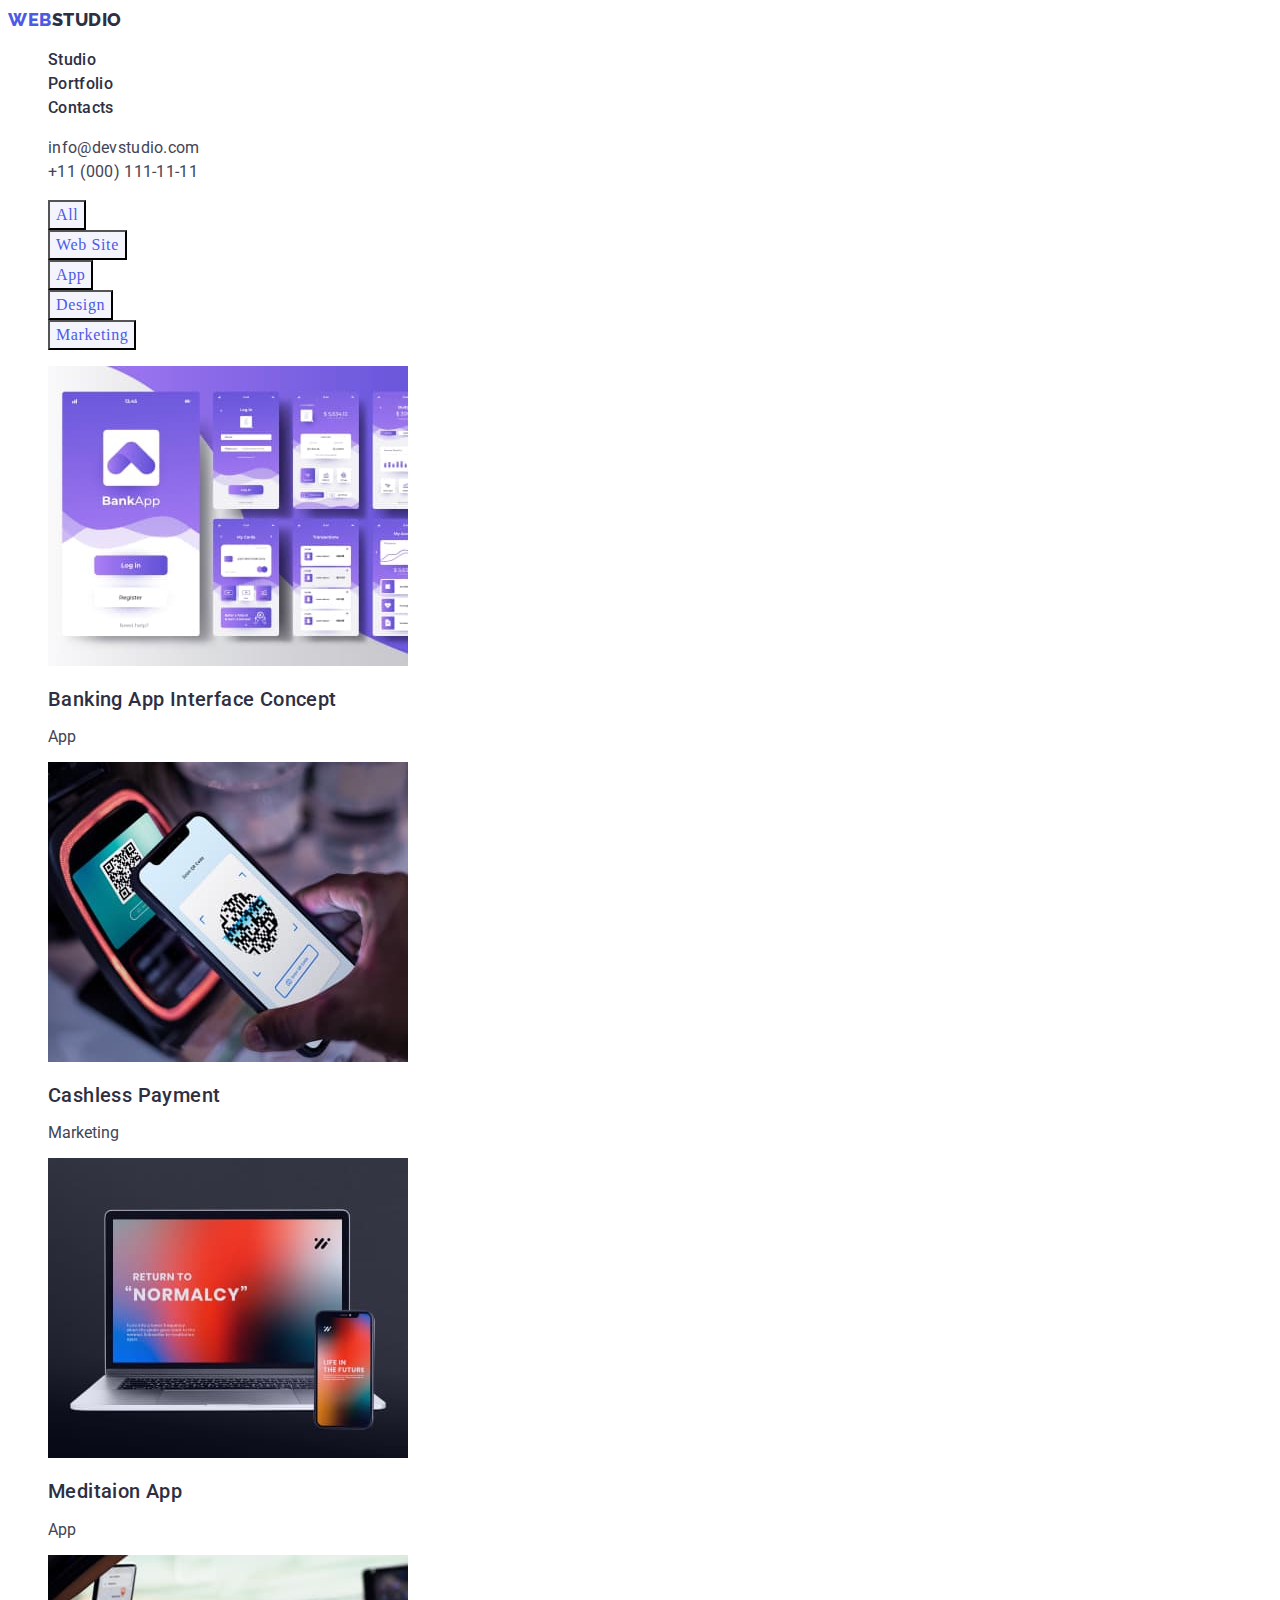
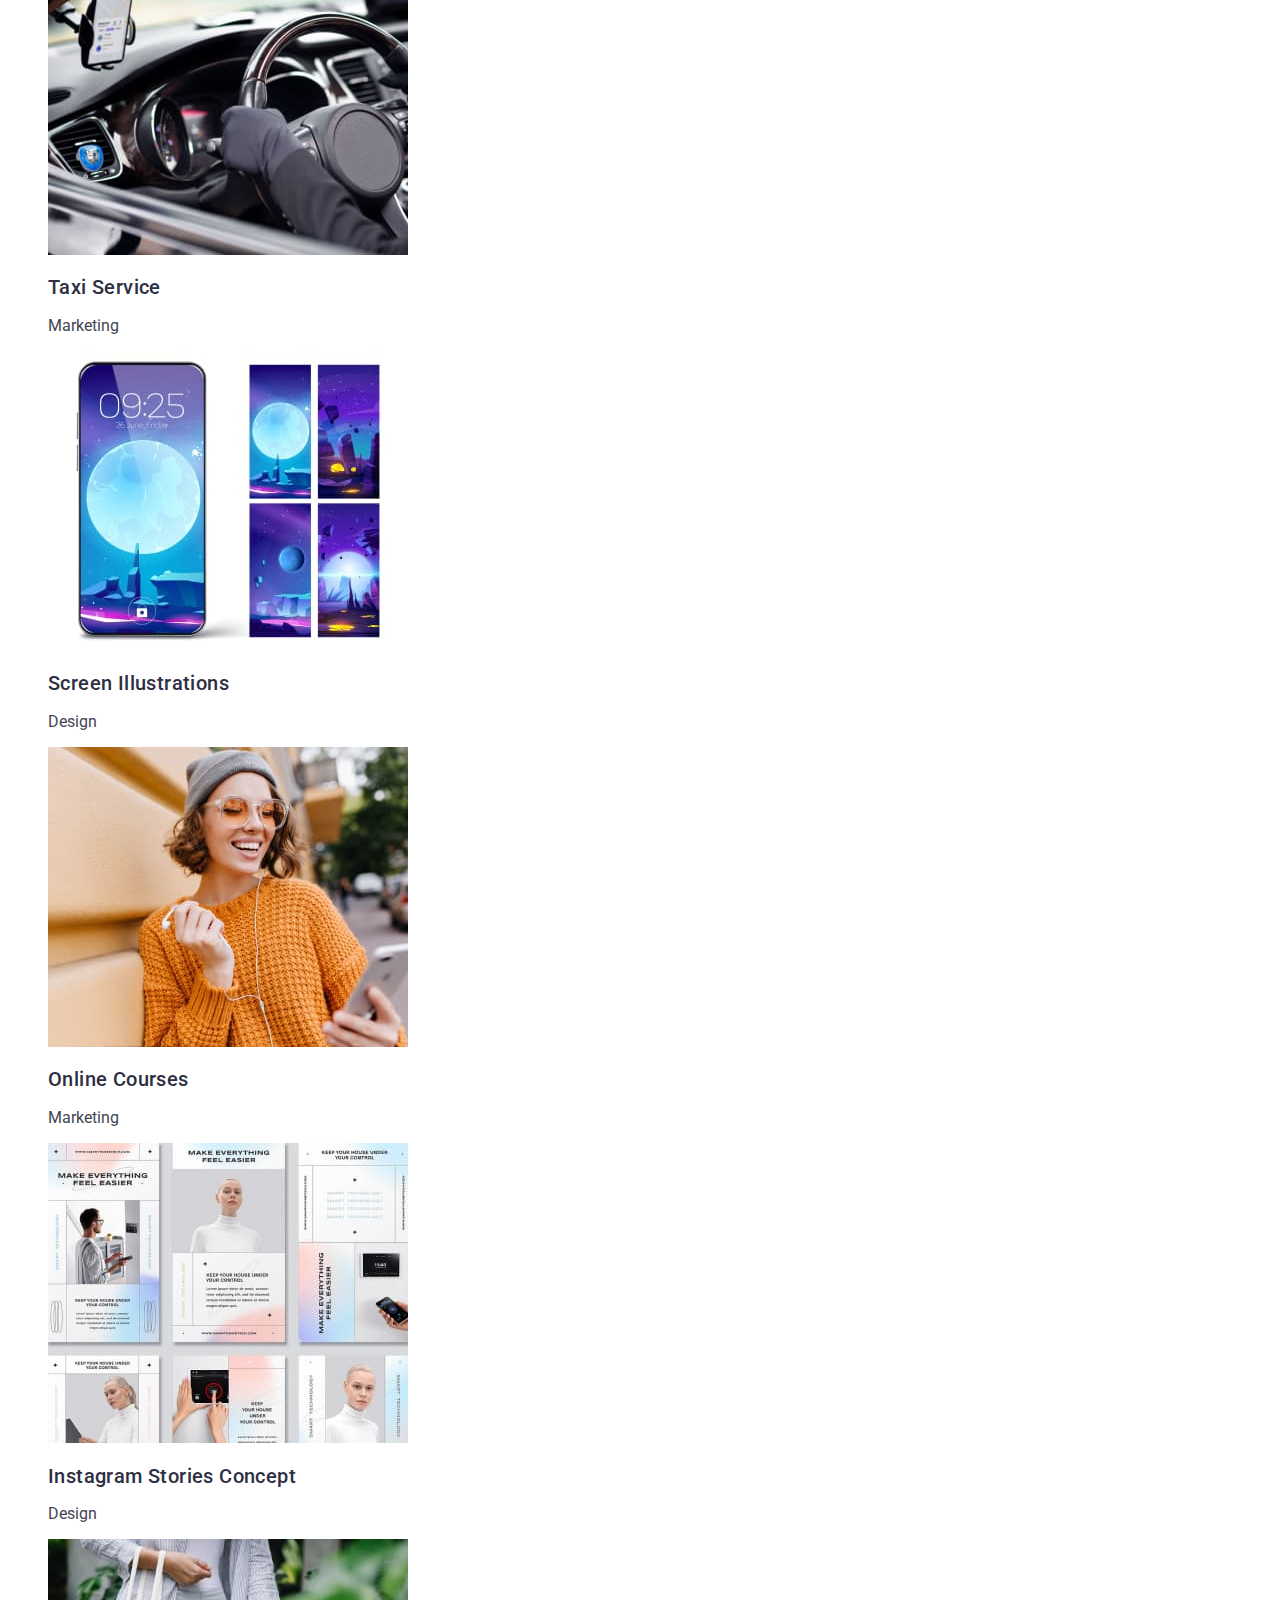
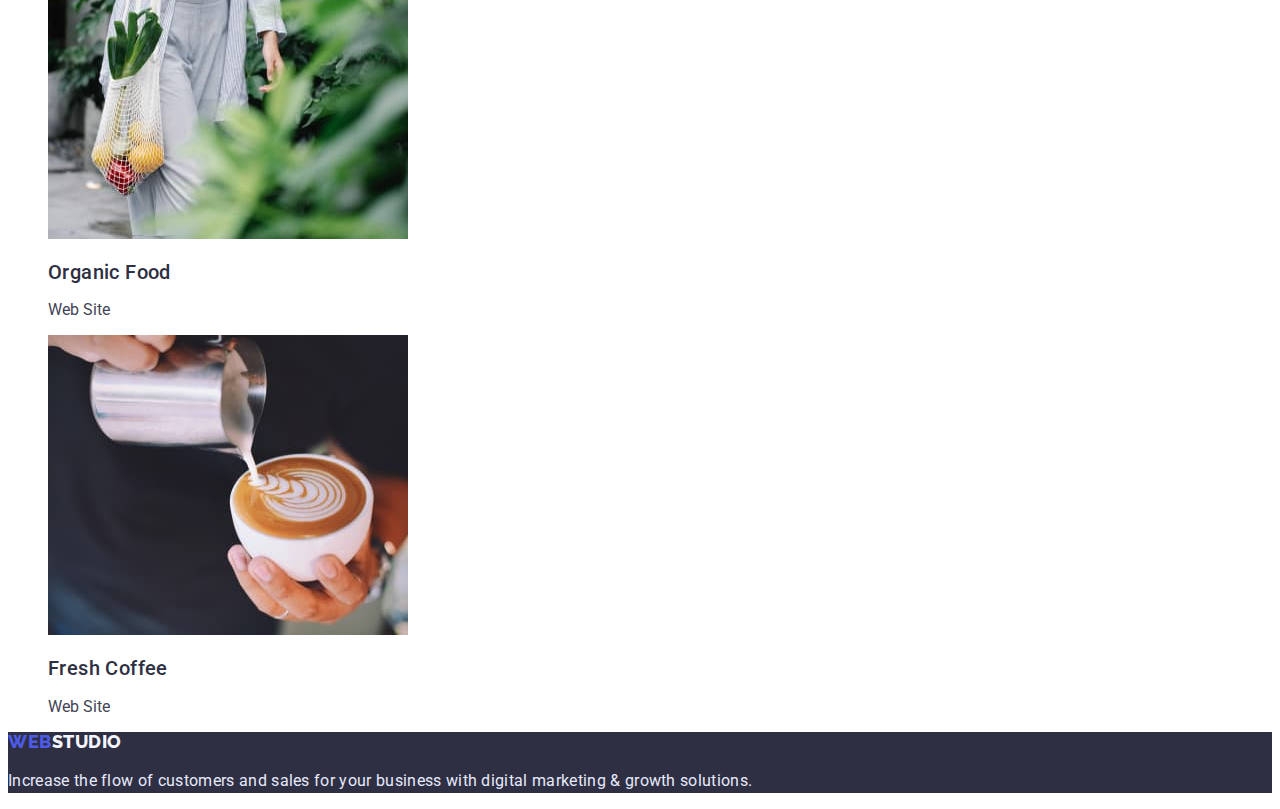
==== portfolio.html @ 69b654de "Initial commit" ====
<!DOCTYPE html>
<html lang="en">
  <head>
    <meta charset="UTF-8" />
    <meta http-equiv="X-UA-Compatible" content="IE=edge" />
    <meta name="viewport" content="width=device-width, initial-scale=1.0" />
    <title>Document</title>
    <link rel="preconnect" href="https://fonts.googleapis.com" />
    <link rel="preconnect" href="https://fonts.gstatic.com" crossorigin />
    <link
      href="https://fonts.googleapis.com/css2?family=Raleway:wght@800&family=Roboto:wght@400;500;700;900&display=swap"
      rel="stylesheet"
    />
    <link rel="stylesheet" href="./css/styles.css" />
  </head>
  <body>
    <header class="header">
      <nav class="header-navigation">
        <a class="header-logo link" href="./index.html"
          ><span class="logo-accent">Web</span>Studio</a
        >

        <ul class="header-list list">
          <li class="header-item">
            <a class="header-link link" href="./index.html">Studio</a>
          </li>
          <li class="header-item">
            <a class="header-link link" href="./portfolio.html">Portfolio</a>
          </li>
          <li class="header-item">
            <a class="header-link link" href="">Contacts</a>
          </li>
        </ul>
      </nav>

      <address>
        <ul class="header-list list">
          <li class="header-item">
            <a class="header-tel link" href="mailto:info@devstudio.com"
              >info@devstudio.com</a
            >
          </li>
          <li>
            <a class="header-mail link" href="tel:+110001111111"
              >+11 (000) 111-11-11</a
            >
          </li>
        </ul>
      </address>
    </header>

    <!-- Main section -->
    <main>
      <section class="filter">
        <h1 class="filter-title visually-hidden">Filter</h1>
        <ul class="filter-list list">
          <li class="filter-item">
            <button class="filter-btn" type="button">All</button>
          </li>
          <li class="filter-item">
            <button class="filter-btn" type="button">Web Site</button>
          </li>
          <li class="filter-item">
            <button class="filter-btn" type="button">App</button>
          </li>
          <li class="filter-item">
            <button class="filter-btn" type="button">Design</button>
          </li>
          <li class="filter-item">
            <button class="filter-btn" type="button">Marketing</button>
          </li>
        </ul>

        <!-- Our Projects -->
        <ul class="projects-list list">
          <li class="projects-item">
            <img
              class="projects-pics"
              src="./images/portfolio-img/port-img-1.jpg"
              alt=""
              width="360"
              height="300"
            />
            <h2 class="projects-title">Banking App Interface Concept</h2>
            <p class>App</p>
          </li>
          <li class="projects-item">
            <img
              class="projects-pics"
              src="./images/portfolio-img/port-img-2.jpg"
              alt=""
              width="360"
              height="300"
            />
            <h2 class="projects-title">Cashless Payment</h2>
            <p class>Marketing</p>
          </li>
          <li class="projects-item">
            <img
              class="projects-pics"
              src="./images/portfolio-img/port-img-3.jpg"
              alt=""
              width="360"
              height="300"
            />
            <h2 class="projects-title">Meditaion App</h2>
            <p class>App</p>
          </li>
          <li class="projects-item">
            <img
              class="projects-pics"
              src="./images/portfolio-img/port-img-4.jpg"
              alt=""
              width="360"
              height="300"
            />
            <h2 class="projects-title">Taxi Service</h2>
            <p class>Marketing</p>
          </li>
          <li class="projects-item">
            <img
              class="projects-pics"
              src="./images/portfolio-img/port-img-5.jpg"
              alt=""
              width="360"
              height="300"
            />
            <h2 class="projects-title">Screen Illustrations</h2>
            <p class>Design</p>
          </li>
          <li class="projects-item">
            <img
              class="projects-pics"
              src="./images/portfolio-img/port-img-6.jpg"
              alt=""
              width="360"
              height="300"
            />
            <h2 class="projects-title">Online Courses</h2>
            <p class>Marketing</p>
          </li>
          <li class="projects-item">
            <img
              class="projects-pics"
              src="./images/portfolio-img/port-img-7.jpg"
              alt=""
              width="360"
              height="300"
            />
            <h2 class="projects-title">Instagram Stories Concept</h2>
            <p class>Design</p>
          </li>
          <li class="projects-item">
            <img
              class="projects-pics"
              src="./images/portfolio-img/port-img-8.jpg"
              alt=""
              width="360"
              height="300"
            />
            <h2 class="projects-title">Organic Food</h2>
            <p class>Web Site</p>
          </li>
          <li class="projects-item">
            <img
              class="projects-pics"
              src="./images/portfolio-img/port-img-9.jpg"
              alt=""
              width="360"
              height="300"
            />
            <h2 class="projects-title">Fresh Coffee</h2>
            <p class>Web Site</p>
          </li>
        </ul>
      </section>
    </main>

    <!-- footer section -->
    <footer class="footer">
      <a class="footer-logo link" href="./index.html"
        ><span class="logo-accent">Web</span>Studio</a
      >
      <p class="footer-text">
        Increase the flow of customers and sales for your business with digital
        marketing & growth solutions.
      </p>
    </footer>
  </body>
</html>
---- css/styles.css ----
body {
  font-family: "Roboto", sans-serif;
  color: var(--main-text-color);
}

:root {
  --active-color: #404bbf;
  --main-text-color: #434455;
  --main-title-color: #2e2f42;
  --second-title-color: #ffffff;
  --accent-color: #4d5ae5;
  --common-background-color: #f4f4fd;
  --second-background-color: #2e2f42;
}

/* -----------------Header------------ */

.header-logo {
  font-family: "Raleway";
  font-weight: 800;
  font-size: 18px;
  line-height: 1.33;
  letter-spacing: 0.03em;
  text-transform: uppercase;
  color: var(--main-title-color);
}
.logo-accent {
  color: var(--accent-color);
}

.header-link {
  font-weight: 500;
  font-size: 16px;
  line-height: 1.5;
  letter-spacing: 0.02em;
  color: var(--main-title-color);
}

.header-link:is(:hover, :focus) {
  color: var(--active-color);
}

.header-list :is(:hover, :focus) {
  color: var(--active-color);
}

.header-tel {
  font-family: inherit;
  font-style: normal;
  font-size: 16px;
  line-height: 1.5;
  letter-spacing: 0.02em;
  color: var(--main-text-color);
}
.header-mail {
  font-family: inherit;
  font-style: normal;
  font-size: 16px;
  line-height: 1.5;
  letter-spacing: 0.02em;
  color: var(--main-text-color);
}

.link {
  text-decoration: none;
}

.list {
  list-style: none;
}
/* --------------Hero section-------------- */

.hero {
  background: var(--second-background-color);
}

.hero-title {
  font-size: 56px;
  line-height: 1.07;
  letter-spacing: 0.02em;
  color: var(--second-title-color);
  text-align: center;
}

.hero-btn {
  font-weight: 500;
  font-size: 16px;
  line-height: 1.5;
  letter-spacing: 0.04em;
  color: var(--second-title-color);
  cursor: pointer;
  background-color: var(--accent-color);
}

.hero-btn:is(:hover, :focus) {
  background-color: var(--active-color);
}

/* -----------------About section-------------- */

.visually-hidden {
  position: absolute;
  white-space: nowrap;
  width: 1px;
  height: 1px;
  overflow: hidden;
  border: 0;
  padding: 0;
  clip: rect(0 0 0 0);
  clip-path: inset(50%);
  margin: -1px;
}

.about-item-title {
  font-weight: 500;
  font-size: 20px;
  line-height: 1.2;
  letter-spacing: 0.02em;
  color: var(--main-title-color);
}
.about-item-text {
  font-size: 16px;
  line-height: 1.5;
  letter-spacing: 0.02em;
  color: var(--main-text-color);
}

/* ----------What are we doing section------ */

.examples-title {
  font-size: 36px;
  line-height: 1.11;
  letter-spacing: 0.02em;
  color: var(--main-title-color);
  text-align: center;
}

/* ----------------Our Team section--------- */
.team {
  background-color: var(--common-background-color);
}
.team-title {
  font-size: 36px;
  line-height: 1.11;
  letter-spacing: 0.02em;
  text-transform: capitalize;
  color: var(--main-title-color);
  text-align: center;
}

.team-item-title {
  font-weight: 500;
  font-size: 20px;
  line-height: 1.2;
  letter-spacing: 0.02em;
  color: var(--main-title-color);
}

.team-item-text {
  font-size: 16px;
  line-height: 1.5;
  letter-spacing: 0.02em;
  color: var(--main-text-color);
}
/* ----------footer section -------- */
.footer {
  background-color: var(--second-background-color);
}
.footer-logo {
  font-family: "Raleway";
  font-weight: 800;
  font-size: 18px;
  line-height: 1.16;
  letter-spacing: 0.03em;
  text-transform: uppercase;
  color: var(--common-background-color);
}
.footer-text {
  font-size: 16px;
  line-height: 1.5;
  letter-spacing: 0.02em;
  color: #e7e9fc;
}
/* -------------------Portfolio page----------------- */

.filter-btn {
  font-family: "inherit";
  font-style: normal;
  font-weight: 500;
  font-size: 16px;
  line-height: 1.5;
  letter-spacing: 0.04em;
  color: var(--accent-color);
  background-color: var(--common-background-color);
  cursor: pointer;
}

.filter-btn:hover,
.filter-btn:focus,
.filter-btn.current {
  color: var(--second-title-color);
  background-color: var(--active-color);
}

/* -------------projects section------------- */

.projects-title {
  font-weight: 500;
  font-size: 20px;
  line-height: 1.2;
  letter-spacing: 0.02em;
  color: var(--main-title-color);
}

.projects-text {
  font-size: 16px;
  line-height: 1.5;
  letter-spacing: 0.02em;
  color: var(--main-text-color);
}
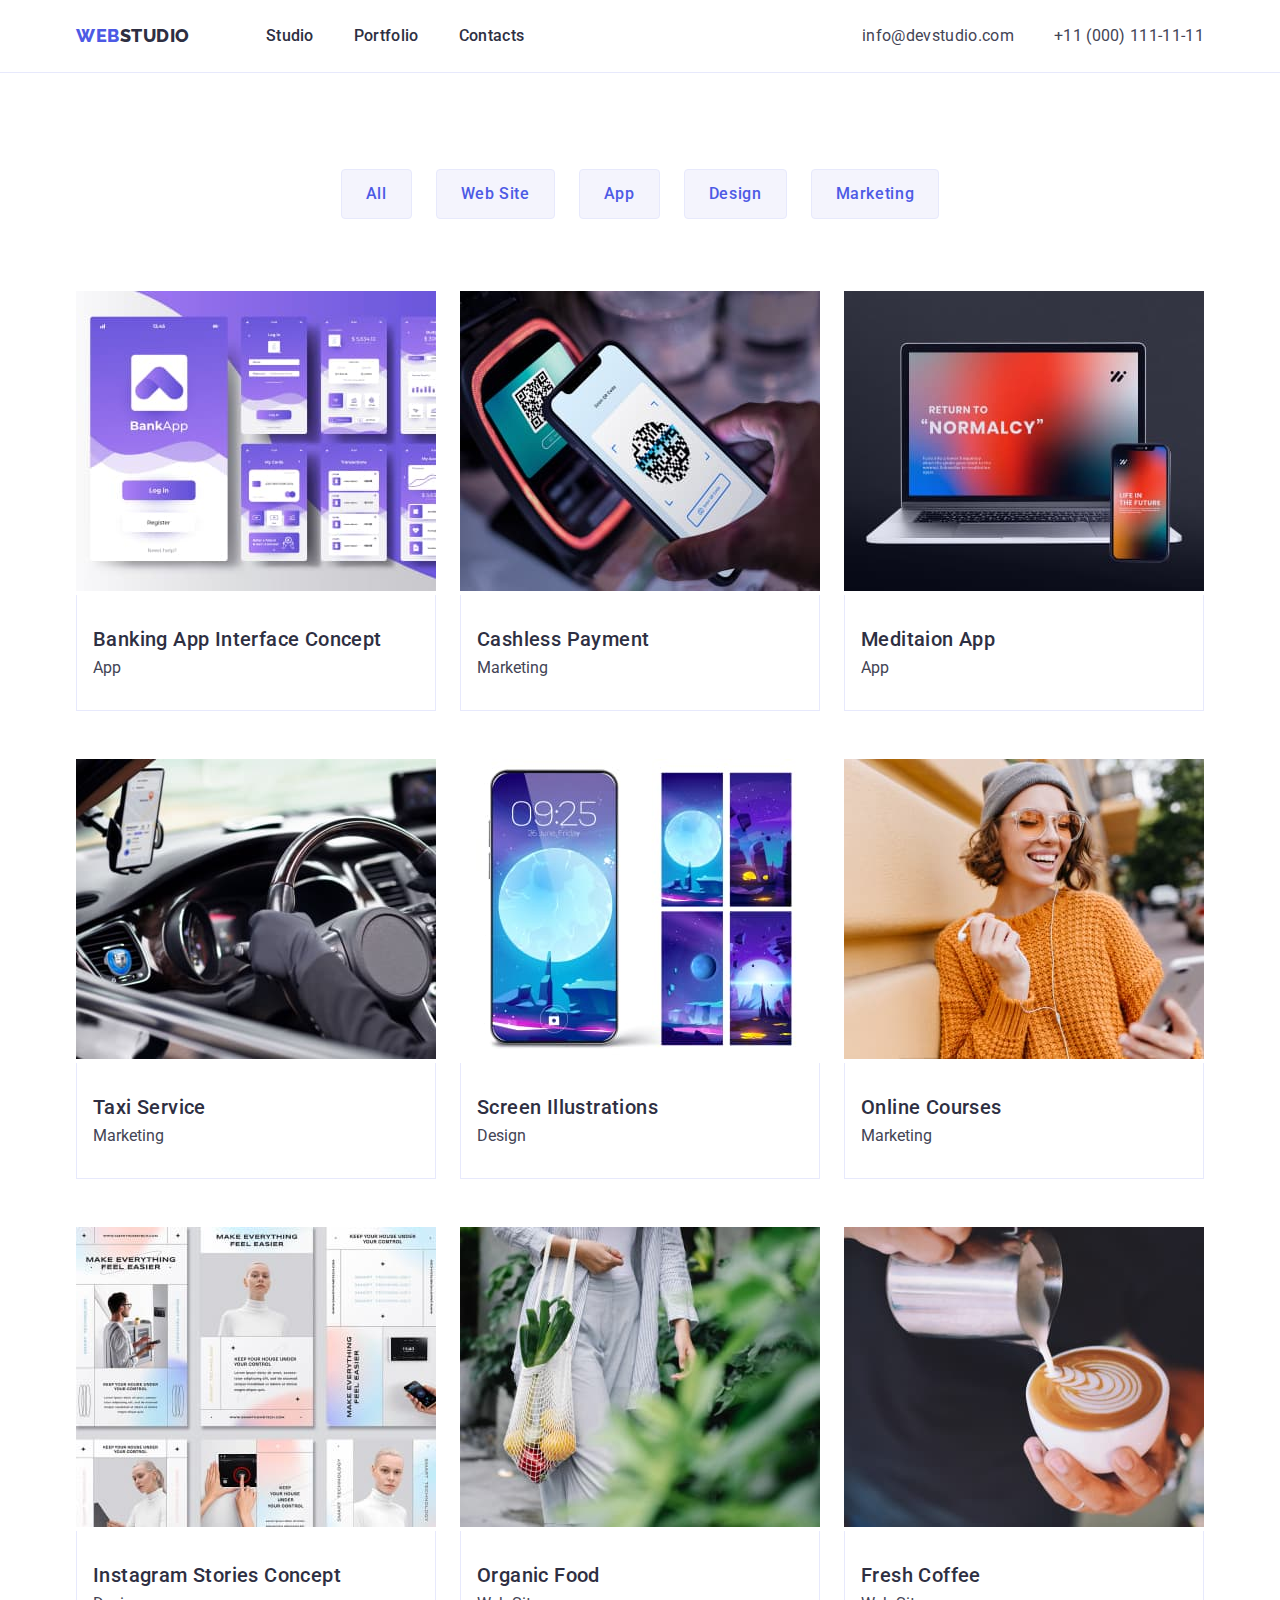
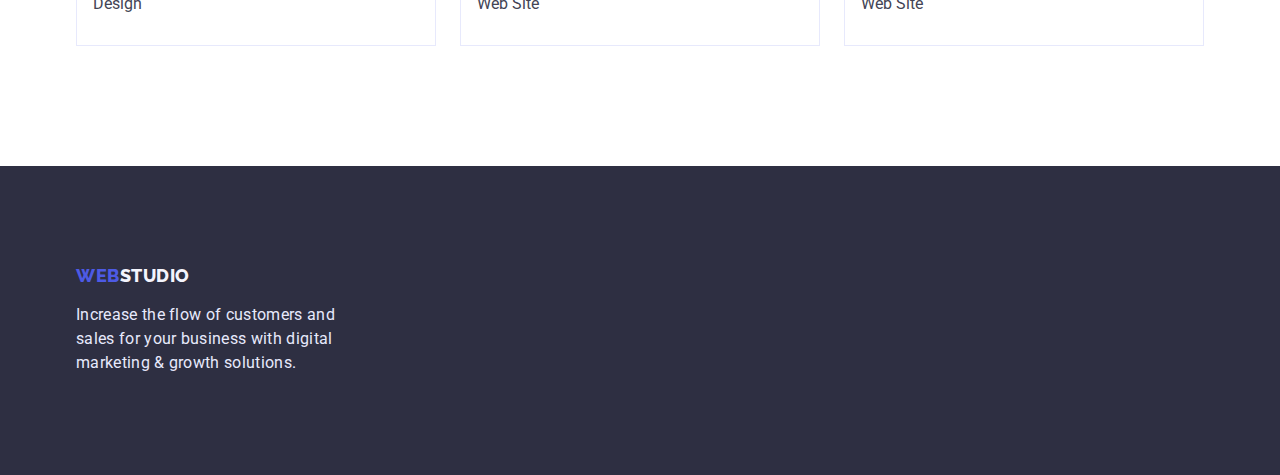
==== commit fbce9745: "html + css HW3" ====
--- a/portfolio.html
+++ b/portfolio.html
@@ -11,180 +11,208 @@
       href="https://fonts.googleapis.com/css2?family=Raleway:wght@800&family=Roboto:wght@400;500;700;900&display=swap"
       rel="stylesheet"
     />
+    <link
+      rel="stylesheet"
+      href="https://cdnjs.cloudflare.com/ajax/libs/modern-normalize/1.1.0/modern-normalize.min.css"
+    />
     <link rel="stylesheet" href="./css/styles.css" />
   </head>
   <body>
     <header class="header">
-      <nav class="header-navigation">
-        <a class="header-logo link" href="./index.html"
-          ><span class="logo-accent">Web</span>Studio</a
-        >
-
-        <ul class="header-list list">
-          <li class="header-item">
-            <a class="header-link link" href="./index.html">Studio</a>
-          </li>
-          <li class="header-item">
-            <a class="header-link link" href="./portfolio.html">Portfolio</a>
-          </li>
-          <li class="header-item">
-            <a class="header-link link" href="">Contacts</a>
-          </li>
-        </ul>
-      </nav>
-
-      <address>
-        <ul class="header-list list">
-          <li class="header-item">
-            <a class="header-tel link" href="mailto:info@devstudio.com"
-              >info@devstudio.com</a
-            >
-          </li>
-          <li>
-            <a class="header-mail link" href="tel:+110001111111"
-              >+11 (000) 111-11-11</a
-            >
-          </li>
-        </ul>
-      </address>
+      <div class="container header-container">
+        <nav class="header-navigation">
+          <a class="header-logo link" href="./index.html"
+            ><span class="logo-accent">Web</span>Studio</a
+          >
+
+          <ul class="header-list">
+            <li class="header-item list">
+              <a class="header-link link" href="./index.html">Studio</a>
+            </li>
+            <li class="header-item list">
+              <a class="header-link link" href="./portfolio.html">Portfolio</a>
+            </li>
+            <li class="header-item list">
+              <a class="header-link link" href="">Contacts</a>
+            </li>
+          </ul>
+        </nav>
+
+        <address class="address-container">
+          <ul class="header-list list">
+            <li class="header-item">
+              <a class="header-tel link" href="mailto:info@devstudio.com"
+                  >info@devstudio.com</a
+              >
+            </li class="header-item">
+            <li>
+              <a class="header-mail link" href="tel:+110001111111"
+                  >+11 (000) 111-11-11</a
+              >
+            </li>
+          </ul>
+        </address>
+      </div>
     </header>
 
     <!-- Main section -->
     <main>
       <section class="filter">
-        <h1 class="filter-title visually-hidden">Filter</h1>
-        <ul class="filter-list list">
-          <li class="filter-item">
-            <button class="filter-btn" type="button">All</button>
-          </li>
-          <li class="filter-item">
-            <button class="filter-btn" type="button">Web Site</button>
-          </li>
-          <li class="filter-item">
-            <button class="filter-btn" type="button">App</button>
-          </li>
-          <li class="filter-item">
-            <button class="filter-btn" type="button">Design</button>
-          </li>
-          <li class="filter-item">
-            <button class="filter-btn" type="button">Marketing</button>
+        <div class="container"></div>
+          <h1 class="filter-title visually-hidden">Filter</h1>
+          <ul class="filter-list list">
+            <li class="filter-item">
+              <button class="filter-btn" type="button">All</button>
+            </li>
+            <li class="filter-item">
+              <button class="filter-btn" type="button">Web Site</button>
+            </li>
+            <li class="filter-item">
+              <button class="filter-btn" type="button">App</button>
+            </li>
+            <li class="filter-item">
+              <button class="filter-btn" type="button">Design</button>
+            </li>
+            <li class="filter-item">
+              <button class="filter-btn" type="button">Marketing</button>
+            </li>
+          </ul>
+       </div>
+
+        <!-- Our Projects -->
+        <div class="container">
+          <ul class="projects-list list">
+          <li class="projects-item">
+            <img
+              class="projects-pics"
+              src="./images/portfolio-img/port-img-1.jpg"
+              alt="The interface of the Banking App"
+              width="360"
+              height="300"
+            />
+            <div class="projects-item-wrap">
+              <h2 class="projects-title">Banking App Interface Concept</h2>
+              <p class>App</p>
+            </div>
+          </li>
+          <li class="projects-item">
+            <img
+              class="projects-pics"
+              src="./images/portfolio-img/port-img-2.jpg"
+              alt="Payment made by phone"
+              width="360"
+              height="300"
+            />
+            <div class="projects-item-wrap">
+              <h2 class="projects-title">Cashless Payment</h2>
+              <p class>Marketing</p>
+            </div>
+          </li>
+          <li class="projects-item">
+            <img
+              class="projects-pics"
+              src="./images/portfolio-img/port-img-3.jpg"
+              alt="Meditation App advertisment"
+              width="360"
+              height="300"
+            />
+            <div class="projects-item-wrap">
+              <h2 class="projects-title">Meditaion App</h2>
+              <p class>App</p>
+            </div>
+          </li>
+          <li class="projects-item">
+            <img
+              class="projects-pics"
+              src="./images/portfolio-img/port-img-4.jpg"
+              alt="Taxi"
+              width="360"
+              height="300"
+            />
+            <div class="projects-item-wrap">
+              <h2 class="projects-title">Taxi Service</h2>
+              <p class>Marketing</p>
+            </div>
+          </li>
+          <li class="projects-item">
+            <img
+              class="projects-pics"
+              src="./images/portfolio-img/port-img-5.jpg"
+              alt="Illustrations for mobile phones"
+              width="360"
+              height="300"
+            />
+            <div class="projects-item-wrap">
+              <h2 class="projects-title">Screen Illustrations</h2>
+              <p class>Design</p>
+            </div>
+          </li>
+          <li class="projects-item">
+            <img
+              class="projects-pics"
+              src="./images/portfolio-img/port-img-6.jpg"
+              alt="A smiling woman is taking online cources"
+              width="360"
+              height="300"
+            />
+            <div class="projects-item-wrap"> 
+              <h2 class="projects-title">Online Courses</h2>
+              <p class>Marketing</p>
+            </div>
+          </li>
+          <li class="projects-item">
+            <img
+              class="projects-pics"
+              src="./images/portfolio-img/port-img-7.jpg"
+              alt="Concepts examples for instagram stories"
+              width="360"
+              height="300"
+            />
+            <div class="projects-item-wrap"> 
+              <h2 class="projects-title">Instagram Stories Concept</h2>
+              <p class>Design</p>
+            </div>
+          </li>
+          <li class="projects-item">
+            <img
+              class="projects-pics"
+              src="./images/portfolio-img/port-img-8.jpg"
+              alt="A woman with a bag of fruits and greens"
+              width="360"
+              height="300"
+            />
+            <div class="projects-item-wrap"> 
+              <h2 class="projects-title">Organic Food</h2>
+              <p class>Web Site</p>
+            </div>
+          </li>
+          <li class="projects-item">
+            <img
+              class="projects-pics"
+              src="./images/portfolio-img/port-img-9.jpg"
+              alt="Coffee art"
+              width="360"
+              height="300"
+            />
+            <div class="projects-item-wrap"> 
+              <h2 class="projects-title">Fresh Coffee</h2>
+              <p class>Web Site</p>
+            </div>
           </li>
         </ul>
-
-        <!-- Our Projects -->
-        <ul class="projects-list list">
-          <li class="projects-item">
-            <img
-              class="projects-pics"
-              src="./images/portfolio-img/port-img-1.jpg"
-              alt=""
-              width="360"
-              height="300"
-            />
-            <h2 class="projects-title">Banking App Interface Concept</h2>
-            <p class>App</p>
-          </li>
-          <li class="projects-item">
-            <img
-              class="projects-pics"
-              src="./images/portfolio-img/port-img-2.jpg"
-              alt=""
-              width="360"
-              height="300"
-            />
-            <h2 class="projects-title">Cashless Payment</h2>
-            <p class>Marketing</p>
-          </li>
-          <li class="projects-item">
-            <img
-              class="projects-pics"
-              src="./images/portfolio-img/port-img-3.jpg"
-              alt=""
-              width="360"
-              height="300"
-            />
-            <h2 class="projects-title">Meditaion App</h2>
-            <p class>App</p>
-          </li>
-          <li class="projects-item">
-            <img
-              class="projects-pics"
-              src="./images/portfolio-img/port-img-4.jpg"
-              alt=""
-              width="360"
-              height="300"
-            />
-            <h2 class="projects-title">Taxi Service</h2>
-            <p class>Marketing</p>
-          </li>
-          <li class="projects-item">
-            <img
-              class="projects-pics"
-              src="./images/portfolio-img/port-img-5.jpg"
-              alt=""
-              width="360"
-              height="300"
-            />
-            <h2 class="projects-title">Screen Illustrations</h2>
-            <p class>Design</p>
-          </li>
-          <li class="projects-item">
-            <img
-              class="projects-pics"
-              src="./images/portfolio-img/port-img-6.jpg"
-              alt=""
-              width="360"
-              height="300"
-            />
-            <h2 class="projects-title">Online Courses</h2>
-            <p class>Marketing</p>
-          </li>
-          <li class="projects-item">
-            <img
-              class="projects-pics"
-              src="./images/portfolio-img/port-img-7.jpg"
-              alt=""
-              width="360"
-              height="300"
-            />
-            <h2 class="projects-title">Instagram Stories Concept</h2>
-            <p class>Design</p>
-          </li>
-          <li class="projects-item">
-            <img
-              class="projects-pics"
-              src="./images/portfolio-img/port-img-8.jpg"
-              alt=""
-              width="360"
-              height="300"
-            />
-            <h2 class="projects-title">Organic Food</h2>
-            <p class>Web Site</p>
-          </li>
-          <li class="projects-item">
-            <img
-              class="projects-pics"
-              src="./images/portfolio-img/port-img-9.jpg"
-              alt=""
-              width="360"
-              height="300"
-            />
-            <h2 class="projects-title">Fresh Coffee</h2>
-            <p class>Web Site</p>
-          </li>
-        </ul>
+        </div>
       </section>
     </main>
 
     <!-- footer section -->
-    <footer class="footer">
-      <a class="footer-logo link" href="./index.html"
-        ><span class="logo-accent">Web</span>Studio</a
-      >
-      <p class="footer-text">
+     <footer class="footer">
+      <div class="container">
+        <a class="footer-logo link" href="./index.html"><span class="logo-accent">Web</span>Studio</a>
+        <p class="footer-text">
         Increase the flow of customers and sales for your business with digital
         marketing & growth solutions.
-      </p>
+        </p>
+      </div>
     </footer>
   </body>
 </html>
--- a/css/styles.css
+++ b/css/styles.css
@@ -1,3 +1,34 @@
+html {
+  box-sizing: border-box;
+}
+
+*,
+*::before,
+*::after {
+  box-sizing: inherit;
+}
+
+ul {
+  margin: 0;
+  padding: 0;
+}
+
+h1,
+h2,
+h3,
+h4,
+h5,
+h6,
+p {
+  margin: 0;
+}
+
+.img {
+  display: block;
+  max-width: 100%;
+  height: auto;
+}
+
 body {
   font-family: "Roboto", sans-serif;
   color: var(--main-text-color);
@@ -13,7 +44,36 @@
   --second-background-color: #2e2f42;
 }
 
+.container {
+  max-width: 1158px;
+  padding: 0 15px;
+  margin: 0 auto;
+}
+
 /* -----------------Header------------ */
+.header {
+  border-bottom: 1px solid #e7e9fc;
+}
+.header-list {
+  display: flex;
+  gap: 40px;
+}
+.header-navigation {
+  display: flex;
+  align-items: center;
+  margin-right: auto;
+}
+.header-container {
+  display: flex;
+  align-items: center;
+}
+.header-link,
+.header-tel,
+.header-mail {
+  display: inline-block;
+  padding-bottom: 24px;
+  padding-top: 24px;
+}
 
 .header-logo {
   font-family: "Raleway";
@@ -23,7 +83,10 @@
   letter-spacing: 0.03em;
   text-transform: uppercase;
   color: var(--main-title-color);
-}
+
+  margin-right: 76px;
+}
+
 .logo-accent {
   color: var(--accent-color);
 }
@@ -72,6 +135,9 @@
 
 .hero {
   background: var(--second-background-color);
+  text-align: center;
+  padding-top: 188px;
+  padding-bottom: 188px;
 }
 
 .hero-title {
@@ -79,10 +145,15 @@
   line-height: 1.07;
   letter-spacing: 0.02em;
   color: var(--second-title-color);
-  text-align: center;
+
+  margin-bottom: 48px;
+  width: 496px;
+  margin-left: auto;
+  margin-right: auto;
 }
 
 .hero-btn {
+  font-family: inherit;
   font-weight: 500;
   font-size: 16px;
   line-height: 1.5;
@@ -90,6 +161,13 @@
   color: var(--second-title-color);
   cursor: pointer;
   background-color: var(--accent-color);
+
+  border-radius: 4px;
+  min-width: 169px;
+  height: 56px;
+  display: inline-block;
+  box-shadow: 0px 4px 4px rgba(0, 0, 0, 0.15);
+  border-color: transparent;
 }
 
 .hero-btn:is(:hover, :focus) {
@@ -111,12 +189,24 @@
   margin: -1px;
 }
 
+.about-list {
+  display: flex;
+  padding-top: 120px;
+  padding-bottom: 120px;
+  gap: 24px;
+}
+
+.about-item {
+  width: 264px;
+}
+
 .about-item-title {
   font-weight: 500;
   font-size: 20px;
   line-height: 1.2;
   letter-spacing: 0.02em;
   color: var(--main-title-color);
+  margin-bottom: 8px;
 }
 .about-item-text {
   font-size: 16px;
@@ -126,6 +216,16 @@
 }
 
 /* ----------What are we doing section------ */
+
+.examples-list {
+  display: flex;
+  gap: 24px;
+  padding-bottom: 120px;
+}
+
+.about-list-item {
+  width: calc((100% -48px) / 3);
+}
 
 .examples-title {
   font-size: 36px;
@@ -133,6 +233,7 @@
   letter-spacing: 0.02em;
   color: var(--main-title-color);
   text-align: center;
+  margin-bottom: 72px;
 }
 
 /* ----------------Our Team section--------- */
@@ -146,6 +247,13 @@
   text-transform: capitalize;
   color: var(--main-title-color);
   text-align: center;
+  margin-bottom: 72px;
+}
+
+.team-list {
+  display: flex;
+  gap: 24px;
+  padding-bottom: 120px;
 }
 
 .team-item-title {
@@ -161,7 +269,23 @@
   line-height: 1.5;
   letter-spacing: 0.02em;
   color: var(--main-text-color);
-}
+  margin-bottom: 8px;
+}
+
+.team-item-wrap {
+  padding-top: 32px;
+  padding-bottom: 32px;
+  text-align: center;
+}
+.team-item {
+  text-align: center;
+  width: calc((100% -72px) / 4);
+
+  box-shadow: 0px 1px 6px rgba(46, 47, 66, 0.08),
+    0px 1px 1px rgba(46, 47, 66, 0.16), 0px 2px 1px rgba(46, 47, 66, 0.08);
+  border-radius: 0px 0px 4px 4px;
+}
+
 /* ----------footer section -------- */
 .footer {
   background-color: var(--second-background-color);
@@ -174,17 +298,23 @@
   letter-spacing: 0.03em;
   text-transform: uppercase;
   color: var(--common-background-color);
+
+  display: inline-block;
+  padding-top: 100px;
+  margin-bottom: 16px;
 }
 .footer-text {
   font-size: 16px;
   line-height: 1.5;
   letter-spacing: 0.02em;
   color: #e7e9fc;
+
+  width: 264px;
+  padding-bottom: 100px;
 }
 /* -------------------Portfolio page----------------- */
 
 .filter-btn {
-  font-family: "inherit";
   font-style: normal;
   font-weight: 500;
   font-size: 16px;
@@ -193,6 +323,13 @@
   color: var(--accent-color);
   background-color: var(--common-background-color);
   cursor: pointer;
+
+  padding-top: 12px;
+  padding-bottom: 12px;
+  padding-right: 24px;
+  padding-left: 24px;
+  border: 1px solid #e7e9fc;
+  border-radius: 4px;
 }
 
 .filter-btn:hover,
@@ -201,8 +338,27 @@
   color: var(--second-title-color);
   background-color: var(--active-color);
 }
+.filter-list {
+  display: flex;
+  justify-content: center;
+  margin-top: 96px;
+  margin-bottom: 72px;
+  gap: 24px;
+}
 
 /* -------------projects section------------- */
+
+.projects-list {
+  display: flex;
+  flex-wrap: wrap;
+  column-gap: 24px;
+  row-gap: 48px;
+  padding-bottom: 120px;
+}
+
+.projects-item {
+  width: calc((100% - 48px) / 3);
+}
 
 .projects-title {
   font-weight: 500;
@@ -210,6 +366,7 @@
   line-height: 1.2;
   letter-spacing: 0.02em;
   color: var(--main-title-color);
+  margin-bottom: 8px;
 }
 
 .projects-text {
@@ -218,3 +375,12 @@
   letter-spacing: 0.02em;
   color: var(--main-text-color);
 }
+.projects-item-wrap {
+  border-left: 1px solid #e7e9fc;
+  border-right: 1px solid #e7e9fc;
+  border-bottom: 1px solid #e7e9fc;
+
+  padding-top: 32px;
+  padding-bottom: 32px;
+  padding-left: 16px;
+}
